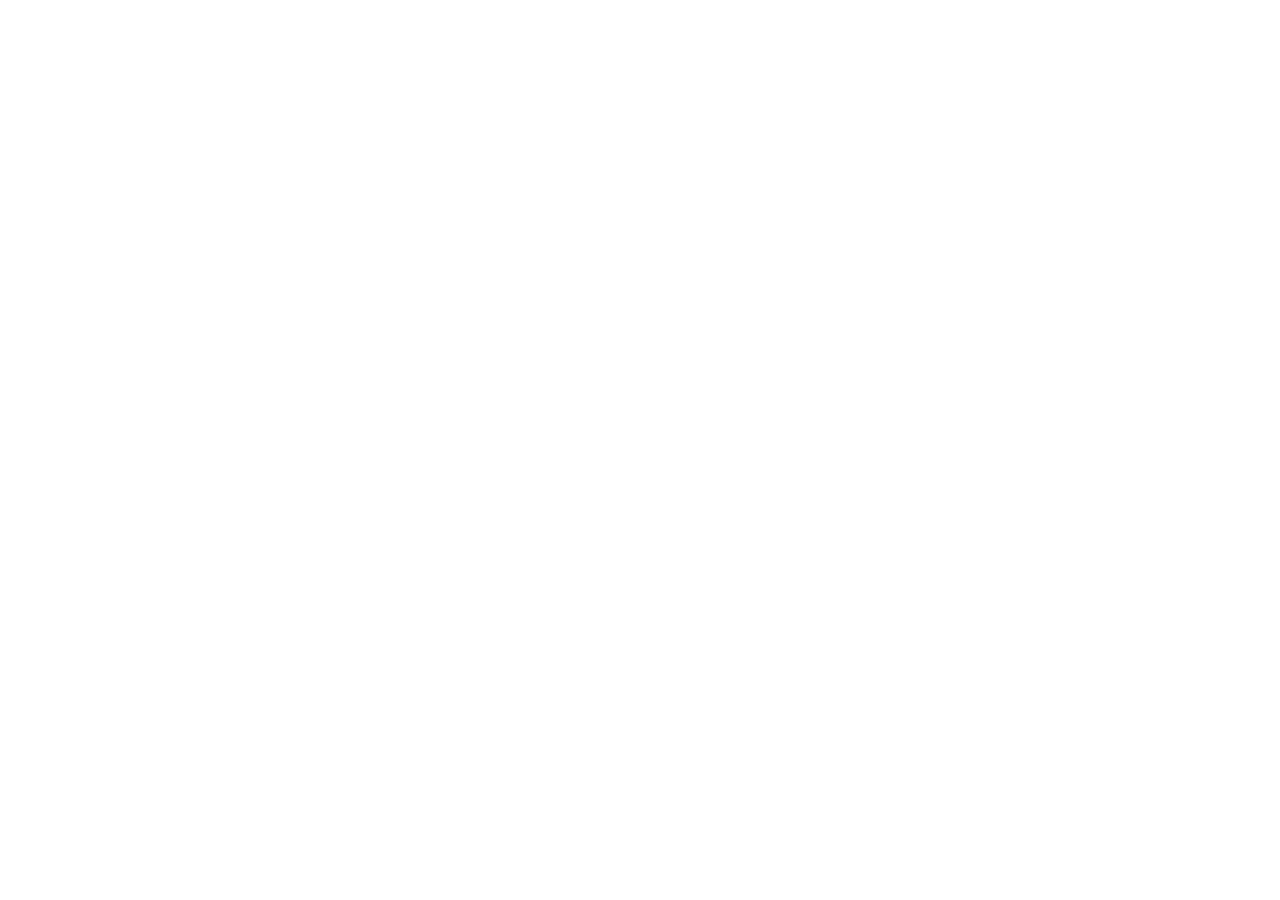
==== contact.html @ f5f72ae5 "feat: add secondary HTML pages" ====
<!doctype html>
<html lang="pt-br">
  <head>
    <meta charset="UTF-8" />
    <meta name="viewport" content="width=device-width, initial-scale=1.0" />
    <title>Fale com a Ka</title>
  </head>
  <body></body>
</html>
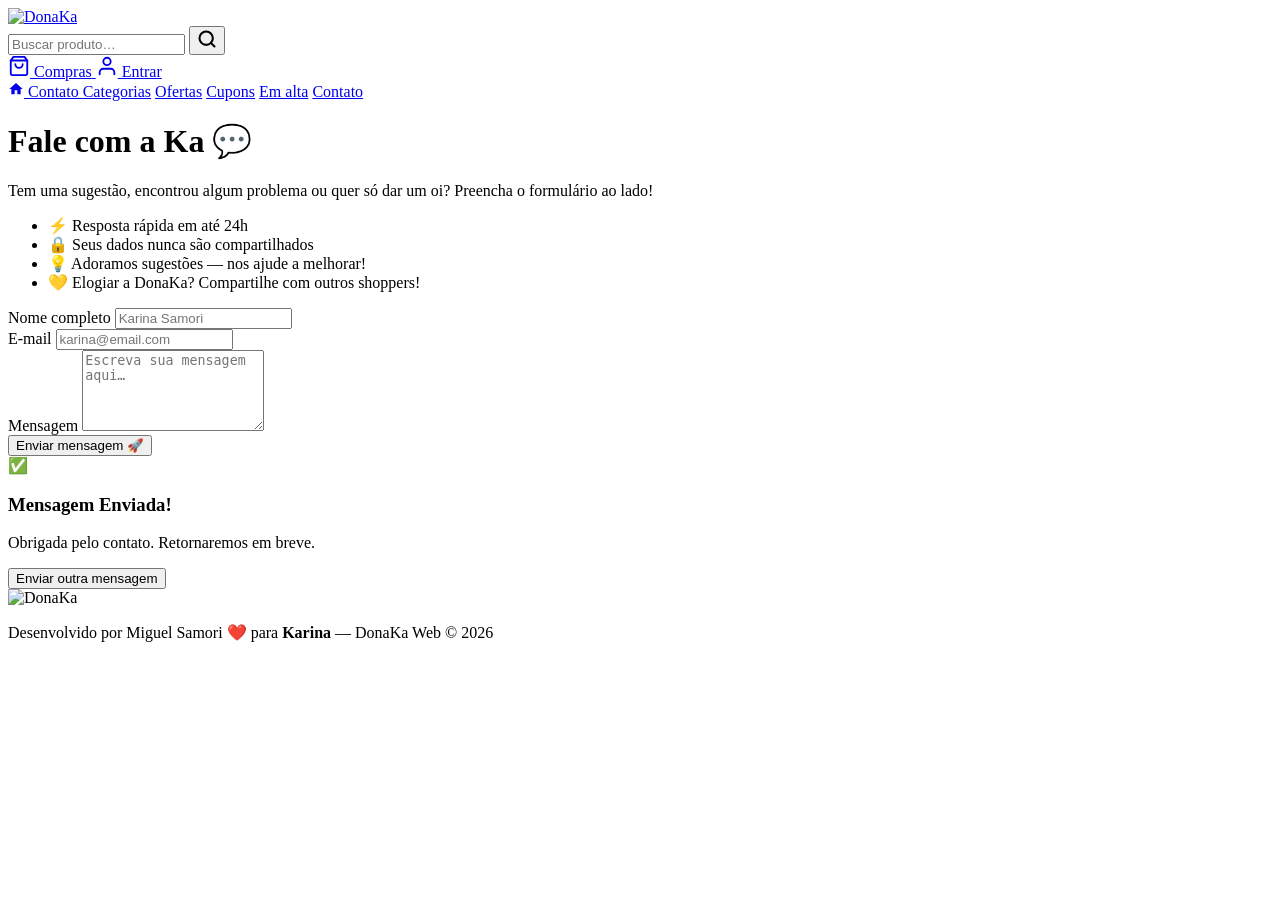
==== commit fab21365: "feat: update all HTML pages with full content" ====
--- a/contact.html
+++ b/contact.html
@@ -1,9 +1,215 @@
 <!doctype html>
-<html lang="pt-br">
+<html lang="pt-BR">
   <head>
     <meta charset="UTF-8" />
     <meta name="viewport" content="width=device-width, initial-scale=1.0" />
-    <title>Fale com a Ka</title>
+    <title>DonaKa — Contato</title>
+    <link rel="stylesheet" href="assets/css/style.css" />
+    <link rel="preconnect" href="https://fonts.googleapis.com" />
+    <link rel="preconnect" href="https://fonts.gstatic.com" crossorigin />
+    <link
+      href="https://fonts.googleapis.com/css2?family=Nunito:wght@400;600;700;800;900&family=Outfit:wght@400;500;600;700&display=swap"
+      rel="stylesheet"
+    />
   </head>
-  <body></body>
+  <body>
+    <header class="site-header">
+      <div class="header-inner">
+        <a href="index.html" class="header-logo" aria-label="DonaKa início">
+          <img src="img/logo.png" alt="DonaKa" />
+        </a>
+        <div class="header-search" role="search">
+          <input
+            type="search"
+            class="header-search__input"
+            placeholder="Buscar produto…"
+            aria-label="Buscar produtos"
+          />
+          <button class="header-search__btn" aria-label="Pesquisar">
+            <svg
+              width="20"
+              height="20"
+              viewBox="0 0 24 24"
+              fill="none"
+              stroke="currentColor"
+              stroke-width="2.5"
+              stroke-linecap="round"
+              stroke-linejoin="round"
+              aria-hidden="true"
+            >
+              <circle cx="11" cy="11" r="8" />
+              <line x1="21" y1="21" x2="16.65" y2="16.65" />
+            </svg>
+          </button>
+        </div>
+        <div class="header-actions">
+          <a href="favorites.html" class="header-action">
+            <svg
+              width="22"
+              height="22"
+              viewBox="0 0 24 24"
+              fill="none"
+              stroke="currentColor"
+              stroke-width="2"
+              stroke-linecap="round"
+              stroke-linejoin="round"
+              aria-hidden="true"
+            >
+              <path d="M6 2L3 6v14a2 2 0 002 2h14a2 2 0 002-2V6l-3-4z" />
+              <line x1="3" y1="6" x2="21" y2="6" />
+              <path d="M16 10a4 4 0 01-8 0" />
+            </svg>
+            <span>Compras</span>
+          </a>
+          <a href="contact.html" class="header-action header-action--active">
+            <svg
+              width="22"
+              height="22"
+              viewBox="0 0 24 24"
+              fill="none"
+              stroke="currentColor"
+              stroke-width="2"
+              stroke-linecap="round"
+              stroke-linejoin="round"
+              aria-hidden="true"
+            >
+              <path d="M20 21v-2a4 4 0 00-4-4H8a4 4 0 00-4 4v2" />
+              <circle cx="12" cy="7" r="4" />
+            </svg>
+            <span>Entrar</span>
+          </a>
+        </div>
+      </div>
+    </header>
+
+    <nav class="site-nav" aria-label="Navegação principal">
+      <div class="nav-inner">
+        <a href="index.html" class="nav-link">
+          <svg
+            width="16"
+            height="16"
+            viewBox="0 0 24 24"
+            fill="currentColor"
+            aria-hidden="true"
+          >
+            <path d="M10 20v-6h4v6h5v-8h3L12 3 2 12h3v8z" />
+          </svg>
+          Contato
+        </a>
+        <a href="index.html#categorias" class="nav-link">Categorias</a>
+        <a href="index.html#ofertas" class="nav-link">Ofertas</a>
+        <a href="index.html#cupons" class="nav-link">Cupons</a>
+        <a href="index.html#em-alta" class="nav-link">Em alta</a>
+        <a href="contact.html" class="nav-link nav-link--active">Contato</a>
+      </div>
+    </nav>
+
+    <main class="site-main site-main--flat">
+      <div class="contact-wrap">
+        <div class="contact-info">
+          <h1>Fale com a Ka 💬</h1>
+          <p>
+            Tem uma sugestão, encontrou algum problema ou quer só dar um oi?
+            Preencha o formulário ao lado!
+          </p>
+          <ul class="contact-perks">
+            <li>
+              <span class="perk-icon">⚡</span> Resposta rápida em até 24h
+            </li>
+            <li>
+              <span class="perk-icon">🔒</span> Seus dados nunca são
+              compartilhados
+            </li>
+            <li>
+              <span class="perk-icon">💡</span> Adoramos sugestões — nos ajude a
+              melhorar!
+            </li>
+            <li>
+              <span class="perk-icon">💛</span> Elogiar a DonaKa? Compartilhe
+              com outros shoppers!
+            </li>
+          </ul>
+        </div>
+
+        <div class="contact-form-card">
+          <form id="contact-form" novalidate aria-label="Envie uma mensagem">
+            <div class="form-group">
+              <label for="name">Nome completo</label>
+              <input
+                type="text"
+                id="name"
+                name="name"
+                placeholder="Karina Samori"
+                autocomplete="name"
+              />
+              <span
+                class="field-error"
+                id="name-error"
+                role="alert"
+                aria-live="polite"
+              ></span>
+            </div>
+            <div class="form-group">
+              <label for="email">E-mail</label>
+              <input
+                type="email"
+                id="email"
+                name="email"
+                placeholder="karina@email.com"
+                autocomplete="email"
+              />
+              <span
+                class="field-error"
+                id="email-error"
+                role="alert"
+                aria-live="polite"
+              ></span>
+            </div>
+            <div class="form-group">
+              <label for="message">Mensagem</label>
+              <textarea
+                id="message"
+                name="message"
+                rows="5"
+                placeholder="Escreva sua mensagem aqui…"
+              ></textarea>
+              <span
+                class="field-error"
+                id="message-error"
+                role="alert"
+                aria-live="polite"
+              ></span>
+            </div>
+            <button type="submit" class="btn-submit">Enviar mensagem 🚀</button>
+          </form>
+
+          <div
+            class="form-success hidden"
+            id="form-success"
+            role="status"
+            aria-live="polite"
+          >
+            <div class="success-icon" aria-hidden="true">✅</div>
+            <h3>Mensagem Enviada!</h3>
+            <p>Obrigada pelo contato. Retornaremos em breve.</p>
+            <button class="btn-reset" id="btn-reset">
+              Enviar outra mensagem
+            </button>
+          </div>
+        </div>
+      </div>
+    </main>
+
+    <footer class="site-footer">
+      <div class="footer-inner">
+        <img src="/assets/img/logo.png" alt="DonaKa" class="footer-logo" />
+        <p>
+          Desenvolvido por Miguel Samori ❤️ para <strong>Karina</strong> —
+          DonaKa Web &copy; 2026
+        </p>
+      </div>
+    </footer>
+
+    <script src="assets/js/form.js"></script>
+  </body>
 </html>
--- a/assets/css/style.css
+++ b/assets/css/style.css
@@ -0,0 +1,4 @@
+.body{
+
+  background-color: #ececec;
+}
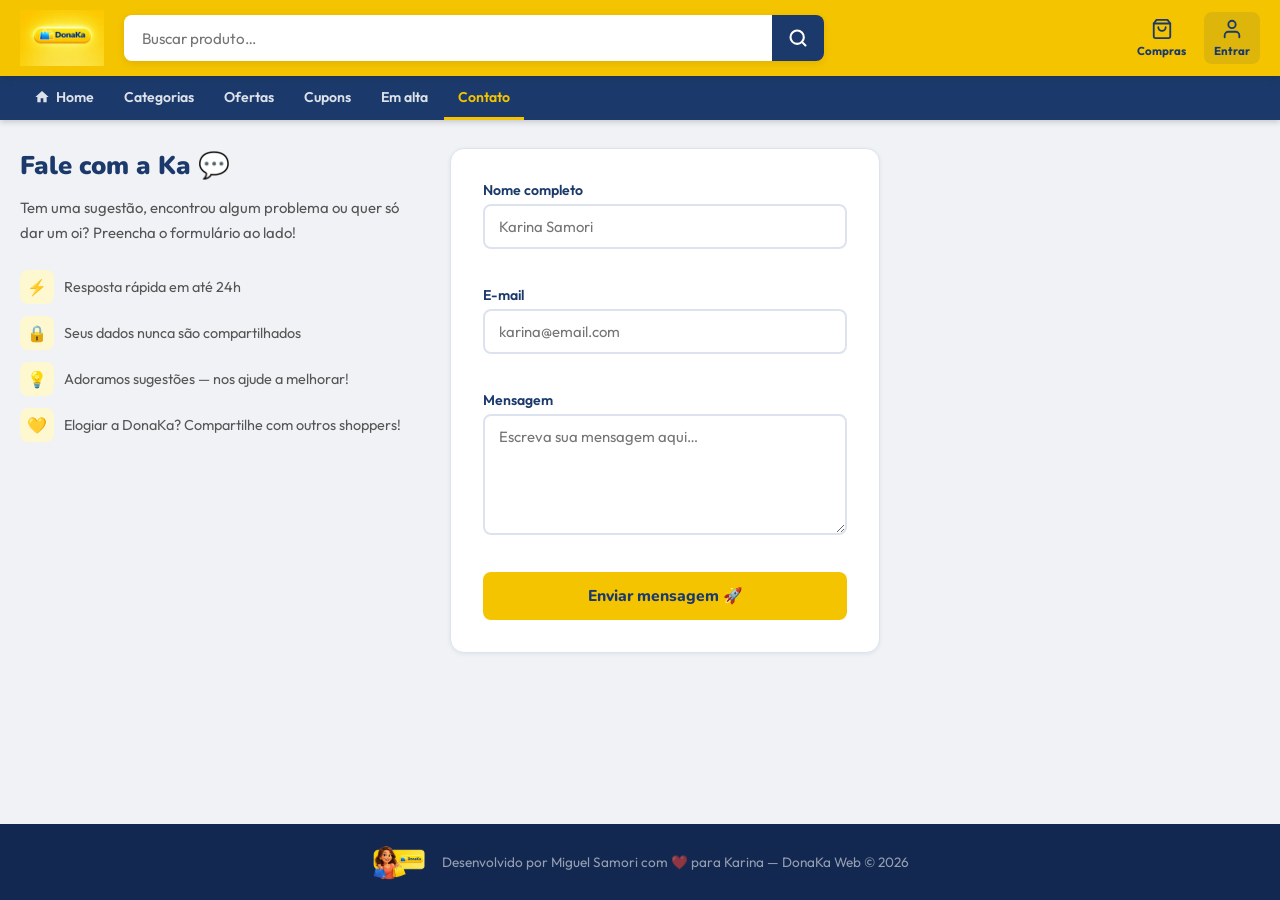
==== commit 888f986a: "fix: ajustes finais em HTML, CSS e JS" ====
--- a/contact.html
+++ b/contact.html
@@ -16,7 +16,7 @@
     <header class="site-header">
       <div class="header-inner">
         <a href="index.html" class="header-logo" aria-label="DonaKa início">
-          <img src="img/logo.png" alt="DonaKa" />
+          <img src="/assets/img/logo3.png" alt="DonaKa" />
         </a>
         <div class="header-search" role="search">
           <input
@@ -94,7 +94,7 @@
           >
             <path d="M10 20v-6h4v6h5v-8h3L12 3 2 12h3v8z" />
           </svg>
-          Contato
+          Home
         </a>
         <a href="index.html#categorias" class="nav-link">Categorias</a>
         <a href="index.html#ofertas" class="nav-link">Ofertas</a>
@@ -202,10 +202,14 @@
 
     <footer class="site-footer">
       <div class="footer-inner">
-        <img src="/assets/img/logo.png" alt="DonaKa" class="footer-logo" />
+        <img
+          src="/assets/img/banner_transparente.png"
+          alt="DonaKa"
+          class="footer-logo"
+        />
         <p>
-          Desenvolvido por Miguel Samori ❤️ para <strong>Karina</strong> —
-          DonaKa Web &copy; 2026
+          Desenvolvido por Miguel Samori com ❤️ para Karina — DonaKa Web &copy;
+          2026
         </p>
       </div>
     </footer>
--- a/assets/css/style.css
+++ b/assets/css/style.css
@@ -1,4 +1,1184 @@
-.body{
-
-  background-color: #ececec;
-}
+@import url("https://fonts.googleapis.com/css2?family=Nunito:wght@400;600;700;800;900&family=Outfit:wght@400;500;600;700&display=swap");
+
+*,
+*::before,
+*::after {
+  box-sizing: border-box;
+  margin: 0;
+  padding: 0;
+}
+html {
+  scroll-behavior: smooth;
+}
+body {
+  font-family: "Outfit", sans-serif;
+  background: #f0f2f5;
+  color: #222;
+  min-height: 100vh;
+  display: flex;
+  flex-direction: column;
+}
+img {
+  display: block;
+  max-width: 100%;
+}
+a {
+  text-decoration: none;
+  color: inherit;
+}
+ul {
+  list-style: none;
+}
+button {
+  cursor: pointer;
+  border: none;
+  background: none;
+  font-family: inherit;
+}
+
+:root {
+  --yellow: #f5c400;
+  --yellow-dark: #d9ae00;
+  --yellow-light: #fef8d0;
+  --navy: #1b3a6b;
+  --navy-dark: #122850;
+  --navy-mid: #2563a8;
+  --blue: #3a8fd6;
+  --blue-light: #e6f2fb;
+  --bg: #f0f2f5;
+  --bg-card: #ffffff;
+  --border: #dde3ee;
+  --text: #222;
+  --text-sec: #555;
+  --text-muted: #999;
+  --error: #e53e3e;
+  --success: #00a650;
+  --shadow-sm: 0 1px 4px rgba(27, 58, 107, 0.08);
+  --shadow-md: 0 4px 16px rgba(27, 58, 107, 0.13);
+  --r: 8px;
+  --r-lg: 14px;
+}
+
+.hidden {
+  display: none !important;
+}
+
+.site-header {
+  background: var(--yellow);
+  position: sticky;
+  top: 0;
+  z-index: 200;
+  box-shadow: 0 2px 8px rgba(0, 0, 0, 0.12);
+}
+
+.header-inner {
+  max-width: 1280px;
+  margin: 0 auto;
+  padding: 0 20px;
+  height: 76px;
+  display: flex;
+  align-items: center;
+  gap: 20px;
+}
+
+.header-logo {
+  flex-shrink: 0;
+  display: flex;
+  align-items: center;
+  justify-content: center;
+  min-width: 80px;
+  height: 56px;
+}
+
+.header-logo img {
+  max-height: 56px;
+  width: auto;
+  object-fit: contain;
+  margin: 0;
+  transition: transform 0.2s ease;
+}
+
+.header-logo img:hover {
+  transform: scale(1.05);
+}
+
+.header-logo img:hover {
+  transform: scale(1.03);
+}
+
+/* Search */
+.header-search {
+  flex: 1;
+  display: flex;
+  max-width: 700px;
+  border-radius: var(--r);
+  overflow: hidden;
+  box-shadow: 0 2px 8px rgba(0, 0, 0, 0.1);
+}
+
+.header-search__input {
+  flex: 1;
+  height: 46px;
+  padding: 0 18px;
+  border: none;
+  font-family: "Outfit", sans-serif;
+  font-size: 0.95rem;
+  color: var(--text);
+  outline: none;
+  background: #fff;
+}
+
+.header-search__btn {
+  width: 52px;
+  background: var(--navy);
+  color: #fff;
+  display: flex;
+  align-items: center;
+  justify-content: center;
+  transition: background 0.2s;
+  flex-shrink: 0;
+}
+
+.header-search__btn:hover {
+  background: var(--navy-dark);
+}
+
+/* Actions */
+.header-actions {
+  display: flex;
+  align-items: center;
+  gap: 8px;
+  margin-left: auto;
+  flex-shrink: 0;
+}
+
+.header-action {
+  display: flex;
+  flex-direction: column;
+  align-items: center;
+  gap: 3px;
+  color: var(--navy);
+  font-weight: 700;
+  font-size: 0.72rem;
+  padding: 6px 10px;
+  border-radius: var(--r);
+  transition: background 0.18s;
+  white-space: nowrap;
+}
+
+.header-action:hover,
+.header-action--active {
+  background: rgba(27, 58, 107, 0.1);
+}
+
+/* ================================================================
+   NAVBAR
+================================================================ */
+.site-nav {
+  background: var(--navy);
+  box-shadow: 0 2px 6px rgba(0, 0, 0, 0.18);
+}
+
+.nav-inner {
+  max-width: 1280px;
+  margin: 0 auto;
+  padding: 0 20px;
+  display: flex;
+  align-items: center;
+  height: 44px;
+  gap: 2px;
+}
+
+.nav-link {
+  display: flex;
+  align-items: center;
+  gap: 6px;
+  color: rgba(255, 255, 255, 0.85);
+  font-weight: 600;
+  font-size: 0.88rem;
+  padding: 0 14px;
+  height: 44px;
+  transition:
+    background 0.18s,
+    color 0.18s;
+  white-space: nowrap;
+  border-bottom: 3px solid transparent;
+}
+
+.nav-link:hover {
+  background: rgba(255, 255, 255, 0.1);
+  color: #fff;
+}
+.nav-link--active {
+  color: var(--yellow);
+  border-bottom-color: var(--yellow);
+}
+
+/* ================================================================
+   SPINNER
+================================================================ */
+.spinner-overlay {
+  position: fixed;
+  inset: 0;
+  background: rgba(255, 255, 255, 0.88);
+  display: flex;
+  flex-direction: column;
+  align-items: center;
+  justify-content: center;
+  gap: 16px;
+  z-index: 9999;
+  -webkit-backdrop-filter: blur(2px);
+  backdrop-filter: blur(2px);
+}
+
+.spinner {
+  width: 48px;
+  height: 48px;
+  border: 5px solid var(--yellow);
+  border-top-color: var(--navy);
+  border-radius: 50%;
+  animation: spin 0.8s linear infinite;
+}
+
+.spinner-text {
+  font-weight: 600;
+  color: var(--navy);
+  font-size: 0.95rem;
+}
+@keyframes spin {
+  to {
+    transform: rotate(360deg);
+  }
+}
+
+/* ================================================================
+   MAIN LAYOUT
+================================================================ */
+.site-main {
+  flex: 1;
+  max-width: 1280px;
+  margin: 0 auto;
+  width: 100%;
+  padding: 20px;
+}
+
+.site-main--flat {
+  padding: 28px 20px;
+}
+
+.layout {
+  display: grid;
+  grid-template-columns: 220px 1fr;
+  gap: 20px;
+  align-items: start;
+}
+
+/* ================================================================
+   SIDEBAR
+================================================================ */
+.sidebar {
+  display: flex;
+  flex-direction: column;
+  gap: 16px;
+}
+
+.sidebar-section {
+  background: var(--bg-card);
+  border-radius: var(--r-lg);
+  padding: 16px;
+  box-shadow: var(--shadow-sm);
+}
+
+.sidebar-title {
+  font-family: "Nunito", sans-serif;
+  font-weight: 800;
+  font-size: 0.88rem;
+  text-transform: uppercase;
+  letter-spacing: 0.8px;
+  color: var(--navy);
+  padding-bottom: 10px;
+  border-bottom: 2px solid var(--border);
+  margin-bottom: 10px;
+}
+
+.sidebar-list {
+  display: flex;
+  flex-direction: column;
+  gap: 2px;
+}
+
+.sidebar-item {
+  width: 100%;
+  display: flex;
+  align-items: center;
+  gap: 10px;
+  padding: 9px 10px;
+  border-radius: var(--r);
+  font-size: 0.88rem;
+  font-weight: 500;
+  color: var(--text-sec);
+  transition:
+    background 0.18s,
+    color 0.18s;
+  text-align: left;
+}
+
+.sidebar-item:hover {
+  background: var(--blue-light);
+  color: var(--navy);
+}
+.sidebar-item--active {
+  background: var(--navy);
+  color: #fff;
+  font-weight: 700;
+}
+.sidebar-item--active:hover {
+  background: var(--navy-dark);
+  color: #fff;
+}
+
+.sidebar-icon {
+  font-size: 1rem;
+  flex-shrink: 0;
+}
+
+/* Frete badge */
+.sidebar-frete {
+  border-top: none;
+}
+
+.frete-badge {
+  display: flex;
+  align-items: center;
+  gap: 8px;
+  background: var(--yellow-light);
+  border: 2px solid var(--yellow);
+  border-radius: var(--r);
+  padding: 8px 12px;
+  margin-bottom: 10px;
+}
+
+.frete-icon {
+  font-size: 1.1rem;
+}
+.frete-label {
+  font-family: "Nunito", sans-serif;
+  font-weight: 800;
+  font-size: 0.88rem;
+  color: var(--navy);
+}
+
+/* ================================================================
+   CONTENT AREA
+================================================================ */
+.content {
+  display: flex;
+  flex-direction: column;
+  gap: 20px;
+  min-width: 0;
+}
+
+/* ================================================================
+   BANNER
+================================================================ */
+.banner {
+  background: linear-gradient(
+    135deg,
+    var(--yellow) 0%,
+    #ffd000 60%,
+    #ffe566 100%
+  );
+  border-radius: var(--r-lg);
+  padding: 28px 32px;
+  display: flex;
+  align-items: center;
+  justify-content: space-between;
+  overflow: hidden;
+  position: relative;
+  min-height: 170px;
+  box-shadow: var(--shadow-md);
+}
+
+.banner::before {
+  content: "";
+  position: absolute;
+  right: -40px;
+  top: -40px;
+  width: 260px;
+  height: 260px;
+  background: rgba(255, 255, 255, 0.15);
+  border-radius: 50%;
+}
+
+.banner-text {
+  position: relative;
+  z-index: 2;
+}
+
+.banner-sub {
+  font-size: 0.8rem;
+  font-weight: 700;
+  text-transform: uppercase;
+  letter-spacing: 1.5px;
+  color: var(--navy);
+  opacity: 0.75;
+  margin-bottom: 4px;
+}
+
+.banner-title {
+  font-family: "Nunito", sans-serif;
+  font-weight: 900;
+  font-size: 2rem;
+  color: var(--navy);
+  line-height: 1.1;
+  text-shadow: 0 2px 8px rgba(255, 255, 255, 0.4);
+}
+
+.banner-badge {
+  display: inline-flex;
+  align-items: baseline;
+  gap: 4px;
+  background: var(--error);
+  color: #fff;
+  border-radius: 6px;
+  padding: 6px 14px;
+  margin-top: 14px;
+  font-family: "Nunito", sans-serif;
+  font-weight: 700;
+  font-size: 0.9rem;
+  box-shadow: 0 3px 10px rgba(229, 62, 62, 0.4);
+  transform: rotate(-1deg);
+}
+
+.banner-badge strong {
+  font-size: 1.6rem;
+  font-weight: 900;
+  line-height: 1;
+}
+.banner-badge span {
+  font-size: 1rem;
+  font-weight: 900;
+}
+
+.banner-images {
+  display: flex;
+  align-items: flex-end;
+  gap: -12px;
+  position: relative;
+  z-index: 2;
+}
+
+.banner-images img {
+  height: 130px;
+  width: auto;
+  object-fit: contain;
+  filter: drop-shadow(0 4px 12px rgba(0, 0, 0, 0.15));
+  transition: transform 0.3s ease;
+  margin-left: -10px;
+}
+
+.banner-images img:hover {
+  transform: scale(1.05) translateY(-4px);
+}
+
+/* ================================================================
+   PRODUCTS SECTION
+================================================================ */
+.products-header {
+  display: flex;
+  align-items: center;
+  justify-content: space-between;
+  gap: 12px;
+}
+
+.products-heading {
+  font-family: "Nunito", sans-serif;
+  font-weight: 900;
+  font-size: 1.1rem;
+  color: var(--navy);
+}
+
+.products-count {
+  font-size: 0.85rem;
+  color: var(--text-muted);
+  font-weight: 500;
+}
+
+/* ================================================================
+   PRODUCTS GRID
+================================================================ */
+.products-grid {
+  display: grid;
+  grid-template-columns: repeat(auto-fill, minmax(185px, 1fr));
+  gap: 16px;
+}
+
+/* ================================================================
+   PRODUCT CARD
+================================================================ */
+.product-card {
+  background: var(--bg-card);
+  border-radius: var(--r-lg);
+  box-shadow: var(--shadow-sm);
+  overflow: hidden;
+  display: flex;
+  flex-direction: column;
+  transition:
+    transform 0.22s ease,
+    box-shadow 0.22s ease;
+  cursor: pointer;
+  border: 1px solid var(--border);
+  animation: fadeUp 0.35s ease both;
+}
+
+@keyframes fadeUp {
+  from {
+    opacity: 0;
+    transform: translateY(16px);
+  }
+  to {
+    opacity: 1;
+    transform: translateY(0);
+  }
+}
+
+.product-card:hover {
+  transform: translateY(-5px);
+  box-shadow: var(--shadow-md);
+  border-color: #c0cfe0;
+}
+
+/* Stagger animation */
+.product-card:nth-child(1) {
+  animation-delay: 0.04s;
+}
+.product-card:nth-child(2) {
+  animation-delay: 0.08s;
+}
+.product-card:nth-child(3) {
+  animation-delay: 0.12s;
+}
+.product-card:nth-child(4) {
+  animation-delay: 0.16s;
+}
+.product-card:nth-child(5) {
+  animation-delay: 0.2s;
+}
+.product-card:nth-child(6) {
+  animation-delay: 0.24s;
+}
+.product-card:nth-child(7) {
+  animation-delay: 0.28s;
+}
+.product-card:nth-child(8) {
+  animation-delay: 0.32s;
+}
+.product-card:nth-child(9) {
+  animation-delay: 0.36s;
+}
+.product-card:nth-child(10) {
+  animation-delay: 0.4s;
+}
+
+.card-img-wrap {
+  background: #fafafa;
+  display: flex;
+  align-items: center;
+  justify-content: center;
+  height: 190px;
+  padding: 20px;
+  border-bottom: 1px solid var(--border);
+  overflow: hidden;
+}
+
+.card-img-wrap img {
+  max-height: 150px;
+  width: auto;
+  object-fit: contain;
+  transition: transform 0.3s ease;
+}
+
+.product-card:hover .card-img-wrap img {
+  transform: scale(1.07);
+}
+
+.card-body {
+  padding: 14px;
+  flex: 1;
+  display: flex;
+  flex-direction: column;
+  gap: 6px;
+}
+
+.card-name {
+  font-size: 0.85rem;
+  font-weight: 600;
+  color: var(--navy);
+  line-height: 1.4;
+  display: -webkit-box;
+  -webkit-line-clamp: 2;
+  -webkit-box-orient: vertical;
+  overflow: hidden;
+  flex: 1;
+}
+
+.card-price {
+  font-family: "Nunito", sans-serif;
+  font-weight: 900;
+  font-size: 1.05rem;
+  color: var(--navy);
+}
+
+.card-price small {
+  font-size: 0.72rem;
+  font-weight: 600;
+  vertical-align: super;
+  margin-right: 1px;
+}
+
+.card-stars {
+  font-size: 0.78rem;
+  color: var(--yellow-dark);
+  letter-spacing: 1px;
+}
+
+.card-rating-count {
+  font-size: 0.75rem;
+  color: var(--text-muted);
+}
+
+.card-footer {
+  padding: 10px 14px 14px;
+  display: flex;
+  gap: 8px;
+}
+
+.btn-detail {
+  flex: 1;
+  background: var(--navy);
+  color: #fff;
+  font-weight: 700;
+  font-size: 0.8rem;
+  padding: 9px 8px;
+  border-radius: var(--r);
+  text-align: center;
+  transition: background 0.18s;
+  display: block;
+}
+
+.btn-detail:hover {
+  background: var(--navy-dark);
+}
+
+.btn-fav {
+  width: 36px;
+  height: 36px;
+  border-radius: var(--r);
+  border: 2px solid var(--border);
+  background: #fff;
+  display: flex;
+  align-items: center;
+  justify-content: center;
+  font-size: 1rem;
+  transition:
+    border-color 0.18s,
+    background 0.18s;
+  flex-shrink: 0;
+}
+
+.btn-fav:hover {
+  border-color: var(--error);
+  background: #fff5f5;
+}
+.btn-fav.is-fav {
+  border-color: var(--error);
+  background: #fff5f5;
+}
+
+/* ================================================================
+   EMPTY STATE
+================================================================ */
+.empty-state {
+  text-align: center;
+  padding: 64px 20px;
+  display: flex;
+  flex-direction: column;
+  align-items: center;
+  gap: 10px;
+}
+
+.empty-emoji {
+  font-size: 2.8rem;
+}
+.empty-state h3 {
+  font-family: "Nunito", sans-serif;
+  font-weight: 800;
+  font-size: 1.15rem;
+  color: var(--navy);
+}
+.empty-state p {
+  color: var(--text-muted);
+  font-size: 0.9rem;
+}
+
+.btn-cta {
+  display: inline-flex;
+  align-items: center;
+  gap: 8px;
+  background: var(--navy);
+  color: #fff;
+  font-weight: 700;
+  font-size: 0.9rem;
+  padding: 11px 24px;
+  border-radius: var(--r);
+  margin-top: 6px;
+  transition:
+    background 0.18s,
+    transform 0.18s;
+}
+
+.btn-cta:hover {
+  background: var(--navy-dark);
+  transform: translateY(-1px);
+}
+
+/* ================================================================
+   DETAIL PAGE
+================================================================ */
+.detail-wrap {
+  max-width: 980px;
+}
+
+.back-link {
+  display: inline-flex;
+  align-items: center;
+  gap: 6px;
+  color: var(--navy);
+  font-weight: 600;
+  font-size: 0.9rem;
+  margin-bottom: 20px;
+  transition: opacity 0.18s;
+}
+
+.back-link:hover {
+  opacity: 0.7;
+}
+
+.detail-card {
+  background: var(--bg-card);
+  border-radius: var(--r-lg);
+  box-shadow: var(--shadow-sm);
+  overflow: hidden;
+  display: grid;
+  grid-template-columns: 340px 1fr;
+  border: 1px solid var(--border);
+}
+
+.detail-img {
+  background: #fafafa;
+  display: flex;
+  align-items: center;
+  justify-content: center;
+  padding: 40px;
+  border-right: 1px solid var(--border);
+}
+
+.detail-img img {
+  max-width: 260px;
+  max-height: 320px;
+  object-fit: contain;
+}
+
+.detail-info {
+  padding: 36px;
+  display: flex;
+  flex-direction: column;
+  gap: 14px;
+}
+
+.detail-cat {
+  display: inline-block;
+  background: var(--yellow-light);
+  color: var(--navy);
+  font-size: 0.72rem;
+  font-weight: 700;
+  text-transform: uppercase;
+  letter-spacing: 0.8px;
+  padding: 3px 10px;
+  border-radius: 20px;
+  width: fit-content;
+}
+
+.detail-title {
+  font-family: "Nunito", sans-serif;
+  font-weight: 900;
+  font-size: 1.45rem;
+  color: var(--navy);
+  line-height: 1.3;
+}
+
+.detail-price {
+  font-family: "Nunito", sans-serif;
+  font-weight: 900;
+  font-size: 2.2rem;
+  color: var(--navy);
+  line-height: 1;
+}
+
+.detail-price small {
+  font-size: 1rem;
+  font-weight: 700;
+  vertical-align: super;
+}
+
+.detail-rating {
+  display: flex;
+  align-items: center;
+  gap: 8px;
+  font-size: 0.88rem;
+  color: var(--text-sec);
+}
+
+.detail-rating .stars {
+  color: var(--yellow-dark);
+  font-size: 0.9rem;
+  letter-spacing: 1px;
+}
+
+.detail-desc {
+  font-size: 0.9rem;
+  line-height: 1.75;
+  color: var(--text-sec);
+  border-top: 1px solid var(--border);
+  padding-top: 16px;
+}
+
+.detail-actions {
+  display: flex;
+  gap: 10px;
+  margin-top: auto;
+}
+
+.btn-fav-detail {
+  display: inline-flex;
+  align-items: center;
+  gap: 8px;
+  background: #fff;
+  color: var(--error);
+  font-weight: 700;
+  font-size: 0.9rem;
+  padding: 11px 20px;
+  border-radius: var(--r);
+  border: 2px solid var(--error);
+  transition:
+    background 0.18s,
+    color 0.18s;
+}
+
+.btn-fav-detail:hover,
+.btn-fav-detail.is-fav {
+  background: var(--error);
+  color: #fff;
+}
+
+/* ================================================================
+   FAVORITES PAGE
+================================================================ */
+.fav-page-title {
+  font-family: "Nunito", sans-serif;
+  font-weight: 900;
+  font-size: 1.5rem;
+  color: var(--navy);
+  margin-bottom: 20px;
+}
+
+/* ================================================================
+   CONTACT PAGE
+================================================================ */
+.contact-wrap {
+  display: grid;
+  grid-template-columns: 1fr 1.1fr;
+  gap: 40px;
+  max-width: 860px;
+  align-items: start;
+}
+
+.contact-info h1 {
+  font-family: "Nunito", sans-serif;
+  font-weight: 900;
+  font-size: 1.6rem;
+  color: var(--navy);
+  margin-bottom: 12px;
+}
+
+.contact-info p {
+  color: var(--text-sec);
+  font-size: 0.93rem;
+  line-height: 1.7;
+}
+
+.contact-perks {
+  margin-top: 24px;
+  display: flex;
+  flex-direction: column;
+  gap: 12px;
+}
+
+.contact-perks li {
+  display: flex;
+  align-items: center;
+  gap: 10px;
+  font-size: 0.9rem;
+  color: var(--text-sec);
+}
+
+.perk-icon {
+  width: 34px;
+  height: 34px;
+  background: var(--yellow-light);
+  border-radius: var(--r);
+  display: flex;
+  align-items: center;
+  justify-content: center;
+  font-size: 1rem;
+  flex-shrink: 0;
+}
+
+.contact-form-card {
+  background: var(--bg-card);
+  border-radius: var(--r-lg);
+  padding: 32px;
+  box-shadow: var(--shadow-sm);
+  border: 1px solid var(--border);
+}
+
+.form-group {
+  display: flex;
+  flex-direction: column;
+  gap: 5px;
+  margin-bottom: 16px;
+}
+
+.form-group label {
+  font-weight: 600;
+  font-size: 0.88rem;
+  color: var(--navy);
+}
+
+.form-group input,
+.form-group textarea {
+  padding: 11px 14px;
+  border: 2px solid var(--border);
+  border-radius: var(--r);
+  font-family: "Outfit", sans-serif;
+  font-size: 0.93rem;
+  color: var(--text);
+  background: #fff;
+  transition:
+    border-color 0.18s,
+    box-shadow 0.18s;
+  outline: none;
+  resize: vertical;
+}
+
+.form-group input:focus,
+.form-group textarea:focus {
+  border-color: var(--navy);
+  box-shadow: 0 0 0 3px rgba(27, 58, 107, 0.1);
+}
+
+.form-group input.error,
+.form-group textarea.error {
+  border-color: var(--error);
+}
+
+.field-error {
+  font-size: 0.78rem;
+  color: var(--error);
+  font-weight: 500;
+  min-height: 16px;
+}
+
+.btn-submit {
+  width: 100%;
+  background: var(--yellow);
+  color: var(--navy);
+  font-family: "Nunito", sans-serif;
+  font-weight: 800;
+  font-size: 0.98rem;
+  padding: 13px;
+  border-radius: var(--r);
+  transition:
+    background 0.18s,
+    transform 0.18s,
+    box-shadow 0.18s;
+}
+
+.btn-submit:hover {
+  background: var(--yellow-dark);
+  transform: translateY(-1px);
+  box-shadow: var(--shadow-md);
+}
+
+.form-success {
+  display: flex;
+  flex-direction: column;
+  align-items: center;
+  text-align: center;
+  gap: 10px;
+  padding: 16px 0;
+}
+
+.success-icon {
+  font-size: 2.2rem;
+}
+.form-success h3 {
+  font-family: "Nunito", sans-serif;
+  font-weight: 900;
+  font-size: 1.2rem;
+  color: var(--success);
+}
+.form-success p {
+  color: var(--text-sec);
+  font-size: 0.9rem;
+}
+
+.btn-reset {
+  background: var(--blue-light);
+  color: var(--navy);
+  font-weight: 700;
+  font-size: 0.88rem;
+  padding: 10px 20px;
+  border-radius: var(--r);
+  transition: background 0.18s;
+  margin-top: 6px;
+}
+
+.btn-reset:hover {
+  background: var(--navy);
+  color: #fff;
+}
+
+/* ================================================================
+   FOOTER
+================================================================ */
+.site-footer {
+  background: var(--navy-dark);
+  margin-top: auto;
+  padding: 20px;
+}
+
+.footer-inner {
+  max-width: 1280px;
+  margin: 0 auto;
+  display: flex;
+  flex-direction: row;
+  align-items: center;
+  justify-content: center;
+  gap: 16px;
+  text-align: center;
+}
+
+.footer-logo {
+  height: 36px;
+}
+
+.footer-inner p {
+  font-size: 0.85rem;
+  color: rgba(255, 255, 255, 0.55);
+}
+
+/* ================================================================
+   RESPONSIVE
+================================================================ */
+@media (max-width: 1024px) {
+  .layout {
+    grid-template-columns: 190px 1fr;
+  }
+  .detail-card {
+    grid-template-columns: 280px 1fr;
+  }
+}
+
+@media (max-width: 860px) {
+  .layout {
+    grid-template-columns: 1fr;
+  }
+  .sidebar {
+    display: grid;
+    grid-template-columns: 1fr 1fr;
+  }
+  .banner {
+    flex-direction: column;
+    gap: 20px;
+    align-items: flex-start;
+  }
+  .banner-images {
+    align-self: flex-end;
+  }
+  .detail-card {
+    grid-template-columns: 1fr;
+  }
+  .detail-img {
+    border-right: none;
+    border-bottom: 1px solid var(--border);
+    padding: 28px;
+  }
+  .contact-wrap {
+    grid-template-columns: 1fr;
+  }
+}
+
+@media (max-width: 640px) {
+  .header-inner {
+    padding: 0 14px;
+    gap: 12px;
+    height: 64px;
+  }
+  .header-logo img {
+    height: 42px;
+  }
+  .header-search {
+    max-width: none;
+  }
+  .header-actions span {
+    display: none;
+  }
+  .header-action {
+    padding: 6px 8px;
+  }
+  .nav-inner {
+    gap: 0;
+    overflow-x: auto;
+  }
+  .nav-link {
+    font-size: 0.8rem;
+    padding: 0 10px;
+  }
+  .site-main {
+    padding: 14px;
+  }
+  .products-grid {
+    grid-template-columns: repeat(auto-fill, minmax(150px, 1fr));
+    gap: 12px;
+  }
+  .banner {
+    padding: 20px;
+    min-height: initial;
+  }
+  .banner-title {
+    font-size: 1.5rem;
+  }
+  .banner-images {
+    display: none;
+  }
+  .sidebar {
+    grid-template-columns: 1fr;
+  }
+  .detail-info {
+    padding: 22px 18px;
+  }
+  .contact-form-card {
+    padding: 22px 16px;
+  }
+}
